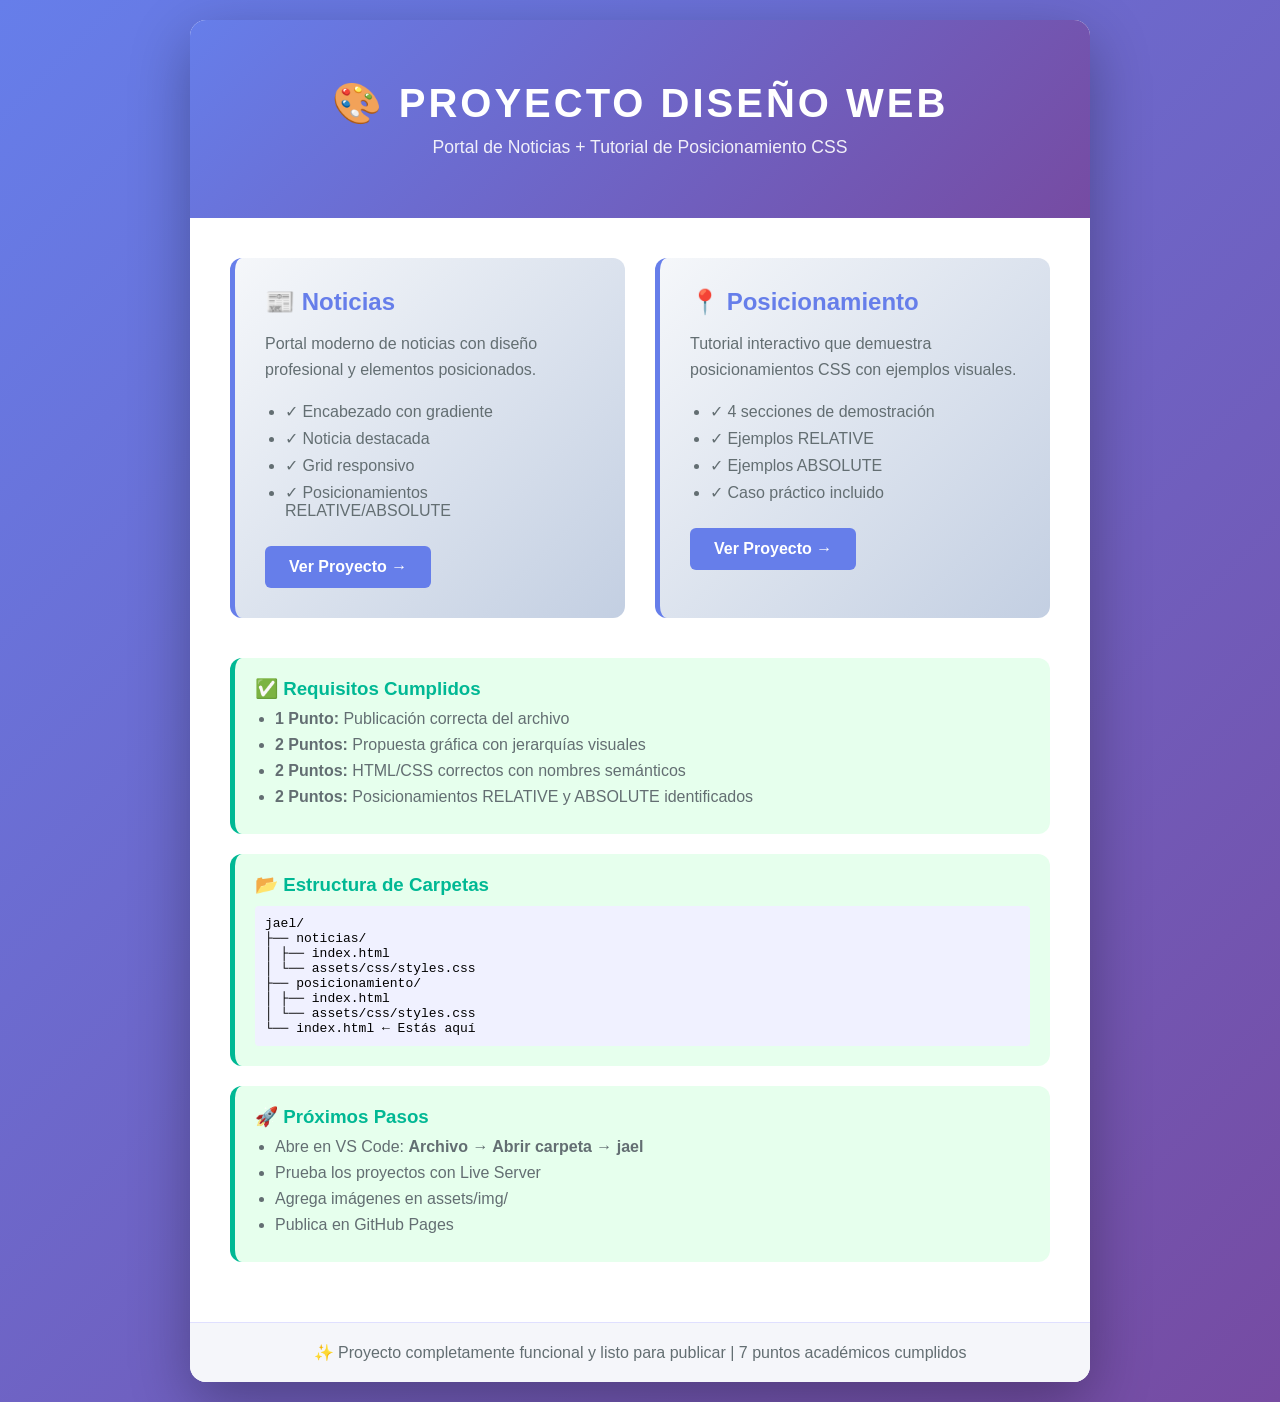
==== index.html @ dacd348a "mover archivos" ====
<!DOCTYPE html>
<html lang="es">
<head>
    <meta charset="UTF-8">
    <meta name="viewport" content="width=device-width, initial-scale=1.0">
    <title>Proyecto de Diseño Web - Índice Maestro</title>
    <style>
        * {
            margin: 0;
            padding: 0;
            box-sizing: border-box;
        }

        body {
            font-family: 'Segoe UI', Tahoma, Geneva, Verdana, sans-serif;
            background: linear-gradient(135deg, #667eea 0%, #764ba2 100%);
            min-height: 100vh;
            display: flex;
            align-items: center;
            justify-content: center;
            padding: 20px;
        }

        .container {
            background: white;
            border-radius: 16px;
            box-shadow: 0 20px 60px rgba(0, 0, 0, 0.3);
            max-width: 900px;
            width: 100%;
            overflow: hidden;
        }

        .header {
            background: linear-gradient(135deg, #667eea 0%, #764ba2 100%);
            color: white;
            padding: 60px 40px;
            text-align: center;
        }

        .header h1 {
            font-size: 2.5rem;
            margin-bottom: 10px;
            text-transform: uppercase;
            letter-spacing: 3px;
        }

        .header p {
            font-size: 1.1rem;
            opacity: 0.9;
        }

        .content {
            padding: 40px;
        }

        .projects-grid {
            display: grid;
            grid-template-columns: repeat(auto-fit, minmax(300px, 1fr));
            gap: 30px;
            margin-bottom: 40px;
        }

        .project-card {
            background: linear-gradient(135deg, #f5f7fa 0%, #c3cfe2 100%);
            border-radius: 12px;
            padding: 30px;
            border-left: 5px solid #667eea;
            transition: all 0.3s ease;
        }

        .project-card:hover {
            transform: translateY(-10px);
            box-shadow: 0 10px 30px rgba(102, 126, 234, 0.2);
        }

        .project-card h2 {
            color: #667eea;
            margin-bottom: 15px;
            font-size: 1.5rem;
        }

        .project-card p {
            color: #636e72;
            margin-bottom: 20px;
            line-height: 1.6;
        }

        .btn {
            display: inline-block;
            padding: 12px 24px;
            background: #667eea;
            color: white;
            text-decoration: none;
            border-radius: 6px;
            font-weight: 600;
            transition: all 0.3s ease;
        }

        .btn:hover {
            background: #764ba2;
            transform: scale(1.05);
        }

        .info-box {
            background: #e6ffed;
            border-radius: 12px;
            padding: 20px;
            margin-bottom: 20px;
            border-left: 5px solid #00b894;
        }

        .info-box h3 {
            color: #00b894;
            margin-bottom: 10px;
        }

        .footer {
            background: #f5f6fa;
            padding: 20px 40px;
            text-align: center;
            color: #636e72;
            border-top: 1px solid #e0e0ff;
        }

        ul {
            margin-left: 20px;
        }

        li {
            margin: 8px 0;
            color: #636e72;
        }

        @media (max-width: 768px) {
            .header h1 {
                font-size: 1.8rem;
            }

            .content {
                padding: 20px;
            }

            .projects-grid {
                gap: 20px;
            }
        }
    </style>
</head>
<body>
    <div class="container">
        <div class="header">
            <h1>🎨 Proyecto Diseño Web</h1>
            <p>Portal de Noticias + Tutorial de Posicionamiento CSS</p>
        </div>

        <div class="content">
            <div class="projects-grid">
                <div class="project-card">
                    <h2>📰 Noticias</h2>
                    <p>Portal moderno de noticias con diseño profesional y elementos posicionados.</p>
                    <ul>
                        <li>✓ Encabezado con gradiente</li>
                        <li>✓ Noticia destacada</li>
                        <li>✓ Grid responsivo</li>
                        <li>✓ Posicionamientos RELATIVE/ABSOLUTE</li>
                    </ul>
                    <br>
                    <a href="noticias/" class="btn">Ver Proyecto →</a>
                </div>

                <div class="project-card">
                    <h2>📍 Posicionamiento</h2>
                    <p>Tutorial interactivo que demuestra posicionamientos CSS con ejemplos visuales.</p>
                    <ul>
                        <li>✓ 4 secciones de demostración</li>
                        <li>✓ Ejemplos RELATIVE</li>
                        <li>✓ Ejemplos ABSOLUTE</li>
                        <li>✓ Caso práctico incluido</li>
                    </ul>
                    <br>
                    <a href="posicionamiento/" class="btn">Ver Proyecto →</a>
                </div>
            </div>

            <div class="info-box">
                <h3>✅ Requisitos Cumplidos</h3>
                <ul style="margin-left: 20px;">
                    <li><strong>1 Punto:</strong> Publicación correcta del archivo</li>
                    <li><strong>2 Puntos:</strong> Propuesta gráfica con jerarquías visuales</li>
                    <li><strong>2 Puntos:</strong> HTML/CSS correctos con nombres semánticos</li>
                    <li><strong>2 Puntos:</strong> Posicionamientos RELATIVE y ABSOLUTE identificados</li>
                </ul>
            </div>

            <div class="info-box">
                <h3>📂 Estructura de Carpetas</h3>
                <p style="font-family: monospace; background: #f0f1ff; padding: 10px; border-radius: 4px;">
jael/<br>
├── noticias/<br>
│   ├── index.html<br>
│   └── assets/css/styles.css<br>
├── posicionamiento/<br>
│   ├── index.html<br>
│   └── assets/css/styles.css<br>
└── index.html ← Estás aquí
                </p>
            </div>

            <div class="info-box">
                <h3>🚀 Próximos Pasos</h3>
                <ul style="margin-left: 20px;">
                    <li>Abre en VS Code: <strong>Archivo → Abrir carpeta → jael</strong></li>
                    <li>Prueba los proyectos con Live Server</li>
                    <li>Agrega imágenes en assets/img/</li>
                    <li>Publica en GitHub Pages</li>
                </ul>
            </div>
        </div>

        <div class="footer">
            <p>✨ Proyecto completamente funcional y listo para publicar | 7 puntos académicos cumplidos</p>
        </div>
    </div>
</body>
</html>
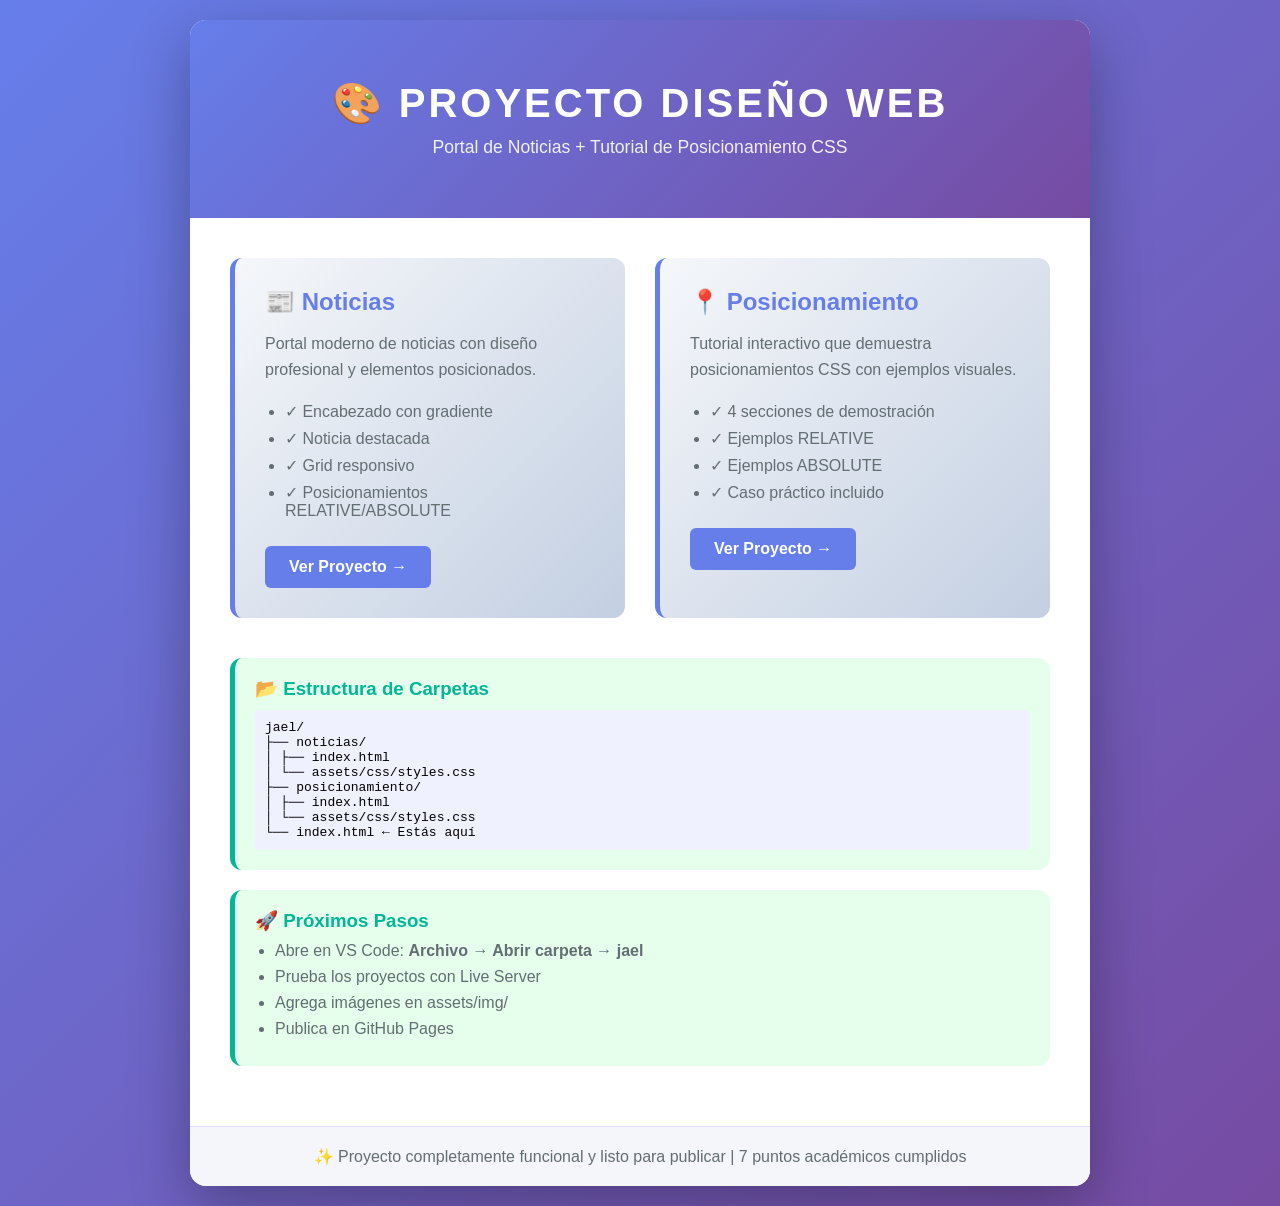
==== commit b2b1ccdd: "cambios" ====
--- a/index.html
+++ b/index.html
@@ -182,15 +182,7 @@
                 </div>
             </div>
 
-            <div class="info-box">
-                <h3>✅ Requisitos Cumplidos</h3>
-                <ul style="margin-left: 20px;">
-                    <li><strong>1 Punto:</strong> Publicación correcta del archivo</li>
-                    <li><strong>2 Puntos:</strong> Propuesta gráfica con jerarquías visuales</li>
-                    <li><strong>2 Puntos:</strong> HTML/CSS correctos con nombres semánticos</li>
-                    <li><strong>2 Puntos:</strong> Posicionamientos RELATIVE y ABSOLUTE identificados</li>
-                </ul>
-            </div>
+            
 
             <div class="info-box">
                 <h3>📂 Estructura de Carpetas</h3>
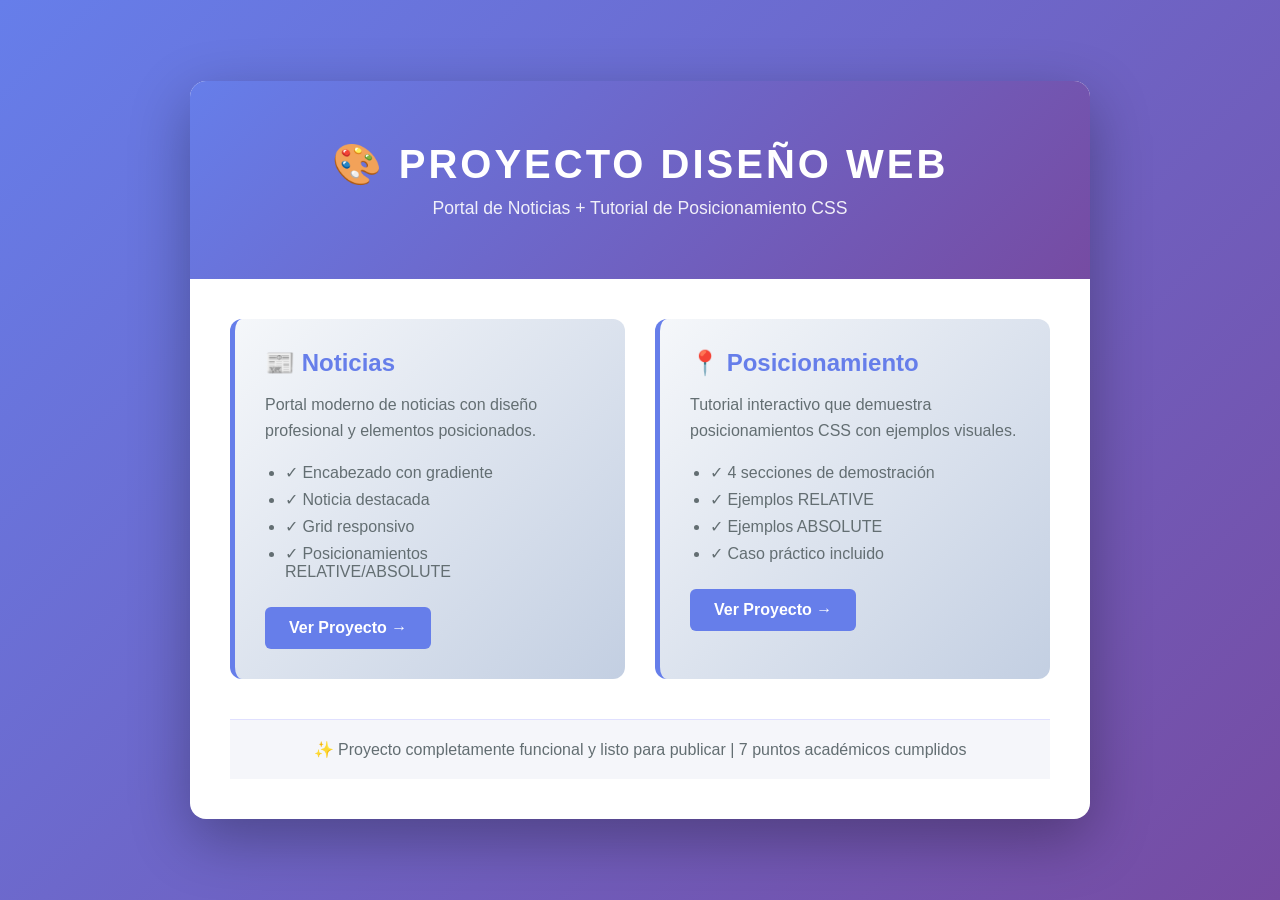
==== commit ebcdb862: "cambios" ====
--- a/index.html
+++ b/index.html
@@ -182,32 +182,9 @@
                 </div>
             </div>
 
+
+
             
-
-            <div class="info-box">
-                <h3>📂 Estructura de Carpetas</h3>
-                <p style="font-family: monospace; background: #f0f1ff; padding: 10px; border-radius: 4px;">
-jael/<br>
-├── noticias/<br>
-│   ├── index.html<br>
-│   └── assets/css/styles.css<br>
-├── posicionamiento/<br>
-│   ├── index.html<br>
-│   └── assets/css/styles.css<br>
-└── index.html ← Estás aquí
-                </p>
-            </div>
-
-            <div class="info-box">
-                <h3>🚀 Próximos Pasos</h3>
-                <ul style="margin-left: 20px;">
-                    <li>Abre en VS Code: <strong>Archivo → Abrir carpeta → jael</strong></li>
-                    <li>Prueba los proyectos con Live Server</li>
-                    <li>Agrega imágenes en assets/img/</li>
-                    <li>Publica en GitHub Pages</li>
-                </ul>
-            </div>
-        </div>
 
         <div class="footer">
             <p>✨ Proyecto completamente funcional y listo para publicar | 7 puntos académicos cumplidos</p>
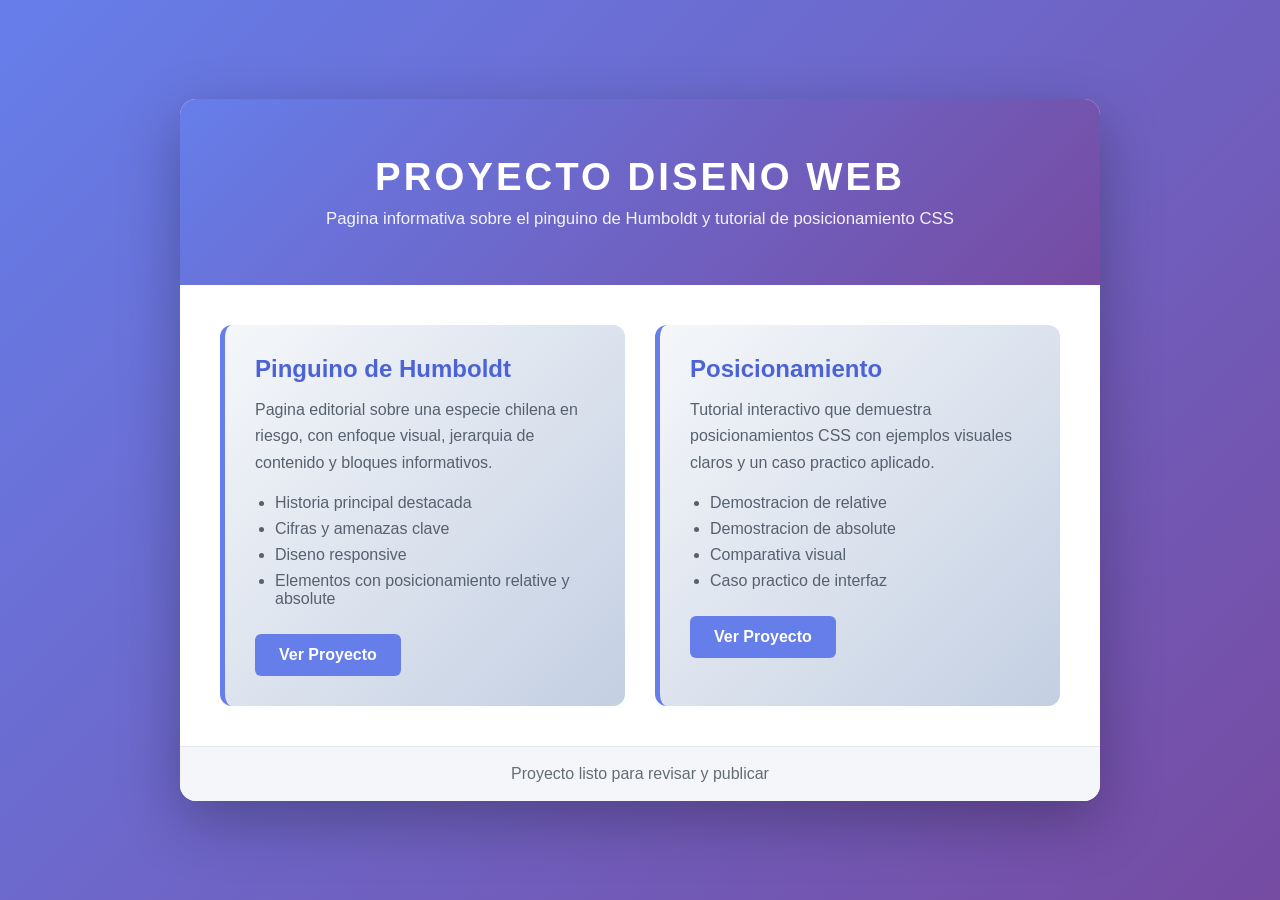
==== commit e18c2627: "cambios" ====
--- a/index.html
+++ b/index.html
@@ -3,7 +3,7 @@
 <head>
     <meta charset="UTF-8">
     <meta name="viewport" content="width=device-width, initial-scale=1.0">
-    <title>Proyecto de Diseño Web - Índice Maestro</title>
+    <title>Proyecto de Diseno Web - Indice Maestro</title>
     <style>
         * {
             margin: 0;
@@ -12,7 +12,7 @@
         }
 
         body {
-            font-family: 'Segoe UI', Tahoma, Geneva, Verdana, sans-serif;
+            font-family: "Segoe UI", Tahoma, Geneva, Verdana, sans-serif;
             background: linear-gradient(135deg, #667eea 0%, #764ba2 100%);
             min-height: 100vh;
             display: flex;
@@ -22,31 +22,31 @@
         }
 
         .container {
-            background: white;
+            background: #ffffff;
             border-radius: 16px;
-            box-shadow: 0 20px 60px rgba(0, 0, 0, 0.3);
-            max-width: 900px;
+            box-shadow: 0 20px 60px rgba(0, 0, 0, 0.28);
+            max-width: 920px;
             width: 100%;
             overflow: hidden;
         }
 
         .header {
             background: linear-gradient(135deg, #667eea 0%, #764ba2 100%);
-            color: white;
-            padding: 60px 40px;
+            color: #ffffff;
+            padding: 56px 40px;
             text-align: center;
         }
 
         .header h1 {
-            font-size: 2.5rem;
+            font-size: 2.4rem;
             margin-bottom: 10px;
             text-transform: uppercase;
             letter-spacing: 3px;
         }
 
         .header p {
-            font-size: 1.1rem;
-            opacity: 0.9;
+            font-size: 1.05rem;
+            opacity: 0.92;
         }
 
         .content {
@@ -57,7 +57,6 @@
             display: grid;
             grid-template-columns: repeat(auto-fit, minmax(300px, 1fr));
             gap: 30px;
-            margin-bottom: 40px;
         }
 
         .project-card {
@@ -65,130 +64,110 @@
             border-radius: 12px;
             padding: 30px;
             border-left: 5px solid #667eea;
-            transition: all 0.3s ease;
+            transition: transform 0.3s ease, box-shadow 0.3s ease;
         }
 
         .project-card:hover {
-            transform: translateY(-10px);
-            box-shadow: 0 10px 30px rgba(102, 126, 234, 0.2);
+            transform: translateY(-8px);
+            box-shadow: 0 12px 28px rgba(102, 126, 234, 0.2);
         }
 
         .project-card h2 {
-            color: #667eea;
-            margin-bottom: 15px;
+            color: #4c63d8;
+            margin-bottom: 14px;
             font-size: 1.5rem;
         }
 
         .project-card p {
-            color: #636e72;
-            margin-bottom: 20px;
-            line-height: 1.6;
+            color: #56616f;
+            margin-bottom: 18px;
+            line-height: 1.65;
+        }
+
+        .project-card ul {
+            margin-left: 20px;
+            color: #56616f;
+        }
+
+        .project-card li {
+            margin: 8px 0;
         }
 
         .btn {
             display: inline-block;
+            margin-top: 18px;
             padding: 12px 24px;
             background: #667eea;
-            color: white;
+            color: #ffffff;
             text-decoration: none;
             border-radius: 6px;
             font-weight: 600;
-            transition: all 0.3s ease;
+            transition: background 0.3s ease, transform 0.3s ease;
         }
 
         .btn:hover {
             background: #764ba2;
-            transform: scale(1.05);
-        }
-
-        .info-box {
-            background: #e6ffed;
-            border-radius: 12px;
-            padding: 20px;
-            margin-bottom: 20px;
-            border-left: 5px solid #00b894;
-        }
-
-        .info-box h3 {
-            color: #00b894;
-            margin-bottom: 10px;
+            transform: scale(1.03);
         }
 
         .footer {
             background: #f5f6fa;
-            padding: 20px 40px;
+            padding: 18px 40px;
             text-align: center;
             color: #636e72;
-            border-top: 1px solid #e0e0ff;
-        }
-
-        ul {
-            margin-left: 20px;
-        }
-
-        li {
-            margin: 8px 0;
-            color: #636e72;
+            border-top: 1px solid #e4e7f5;
         }
 
         @media (max-width: 768px) {
             .header h1 {
-                font-size: 1.8rem;
+                font-size: 1.9rem;
             }
 
+            .header,
             .content {
-                padding: 20px;
-            }
-
-            .projects-grid {
-                gap: 20px;
+                padding: 24px;
             }
         }
     </style>
 </head>
 <body>
     <div class="container">
-        <div class="header">
-            <h1>🎨 Proyecto Diseño Web</h1>
-            <p>Portal de Noticias + Tutorial de Posicionamiento CSS</p>
-        </div>
+        <header class="header">
+            <h1>Proyecto Diseno Web</h1>
+            <p>Pagina informativa sobre el pinguino de Humboldt y tutorial de posicionamiento CSS</p>
+        </header>
 
-        <div class="content">
-            <div class="projects-grid">
-                <div class="project-card">
-                    <h2>📰 Noticias</h2>
-                    <p>Portal moderno de noticias con diseño profesional y elementos posicionados.</p>
+        <main class="content">
+            <section class="projects-grid">
+                <article class="project-card">
+                    <h2>Pinguino de Humboldt</h2>
+                    <p>Pagina editorial sobre una especie chilena en riesgo, con enfoque visual, jerarquia de contenido y bloques informativos.</p>
                     <ul>
-                        <li>✓ Encabezado con gradiente</li>
-                        <li>✓ Noticia destacada</li>
-                        <li>✓ Grid responsivo</li>
-                        <li>✓ Posicionamientos RELATIVE/ABSOLUTE</li>
+                        <li>Historia principal destacada</li>
+                        <li>Cifras y amenazas clave</li>
+                        <li>Diseno responsive</li>
+                        <li>Elementos con posicionamiento relative y absolute</li>
                     </ul>
-                    <br>
-                    <a href="noticias/" class="btn">Ver Proyecto →</a>
-                </div>
+                    <a href="noticias/" class="btn">Ver Proyecto</a>
+                </article>
 
-                <div class="project-card">
-                    <h2>📍 Posicionamiento</h2>
-                    <p>Tutorial interactivo que demuestra posicionamientos CSS con ejemplos visuales.</p>
+                <article class="project-card">
+                    <h2>Posicionamiento</h2>
+                    <p>Tutorial interactivo que demuestra posicionamientos CSS con ejemplos visuales claros y un caso practico aplicado.</p>
                     <ul>
-                        <li>✓ 4 secciones de demostración</li>
-                        <li>✓ Ejemplos RELATIVE</li>
-                        <li>✓ Ejemplos ABSOLUTE</li>
-                        <li>✓ Caso práctico incluido</li>
+                        <li>Demostracion de relative</li>
+                        <li>Demostracion de absolute</li>
+                        <li>Comparativa visual</li>
+                        <li>Caso practico de interfaz</li>
                     </ul>
-                    <br>
-                    <a href="posicionamiento/" class="btn">Ver Proyecto →</a>
-                </div>
-            </div>
+                    <a href="posicionamiento/" class="btn">Ver Proyecto</a>
+                </article>
+            </section>
+        </main>
 
-
-
-            
-
-        <div class="footer">
-            <p>✨ Proyecto completamente funcional y listo para publicar | 7 puntos académicos cumplidos</p>
-        </div>
+        <footer class="footer">
+            <p>Proyecto listo para revisar y publicar</p>
+        </footer>
     </div>
 </body>
-</html>+</html>
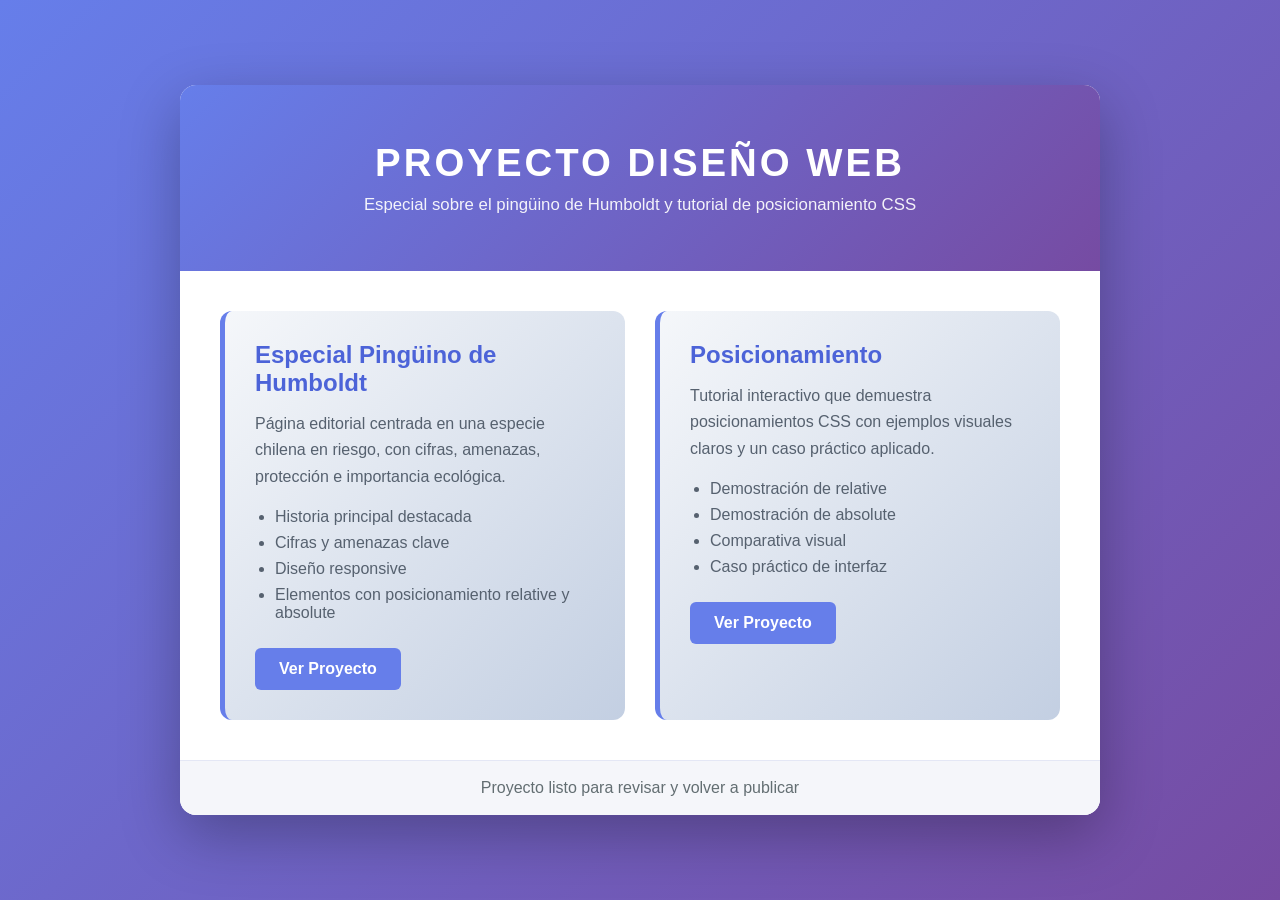
==== commit a7d63b8c: "cambios ultimos" ====
--- a/index.html
+++ b/index.html
@@ -3,7 +3,7 @@
 <head>
     <meta charset="UTF-8">
     <meta name="viewport" content="width=device-width, initial-scale=1.0">
-    <title>Proyecto de Diseno Web - Indice Maestro</title>
+    <title>Proyecto de Diseño Web - Índice Maestro</title>
     <style>
         * {
             margin: 0;
@@ -133,19 +133,19 @@
 <body>
     <div class="container">
         <header class="header">
-            <h1>Proyecto Diseno Web</h1>
-            <p>Pagina informativa sobre el pinguino de Humboldt y tutorial de posicionamiento CSS</p>
+            <h1>Proyecto Diseño Web</h1>
+            <p>Especial sobre el pingüino de Humboldt y tutorial de posicionamiento CSS</p>
         </header>
 
         <main class="content">
             <section class="projects-grid">
                 <article class="project-card">
-                    <h2>Pinguino de Humboldt</h2>
-                    <p>Pagina editorial sobre una especie chilena en riesgo, con enfoque visual, jerarquia de contenido y bloques informativos.</p>
+                    <h2>Especial Pingüino de Humboldt</h2>
+                    <p>Página editorial centrada en una especie chilena en riesgo, con cifras, amenazas, protección e importancia ecológica.</p>
                     <ul>
                         <li>Historia principal destacada</li>
                         <li>Cifras y amenazas clave</li>
-                        <li>Diseno responsive</li>
+                        <li>Diseño responsive</li>
                         <li>Elementos con posicionamiento relative y absolute</li>
                     </ul>
                     <a href="noticias/" class="btn">Ver Proyecto</a>
@@ -153,12 +153,12 @@
 
                 <article class="project-card">
                     <h2>Posicionamiento</h2>
-                    <p>Tutorial interactivo que demuestra posicionamientos CSS con ejemplos visuales claros y un caso practico aplicado.</p>
+                    <p>Tutorial interactivo que demuestra posicionamientos CSS con ejemplos visuales claros y un caso práctico aplicado.</p>
                     <ul>
-                        <li>Demostracion de relative</li>
-                        <li>Demostracion de absolute</li>
+                        <li>Demostración de relative</li>
+                        <li>Demostración de absolute</li>
                         <li>Comparativa visual</li>
-                        <li>Caso practico de interfaz</li>
+                        <li>Caso práctico de interfaz</li>
                     </ul>
                     <a href="posicionamiento/" class="btn">Ver Proyecto</a>
                 </article>
@@ -166,7 +166,7 @@
         </main>
 
         <footer class="footer">
-            <p>Proyecto listo para revisar y publicar</p>
+            <p>Proyecto listo para revisar y volver a publicar</p>
         </footer>
     </div>
 </body>
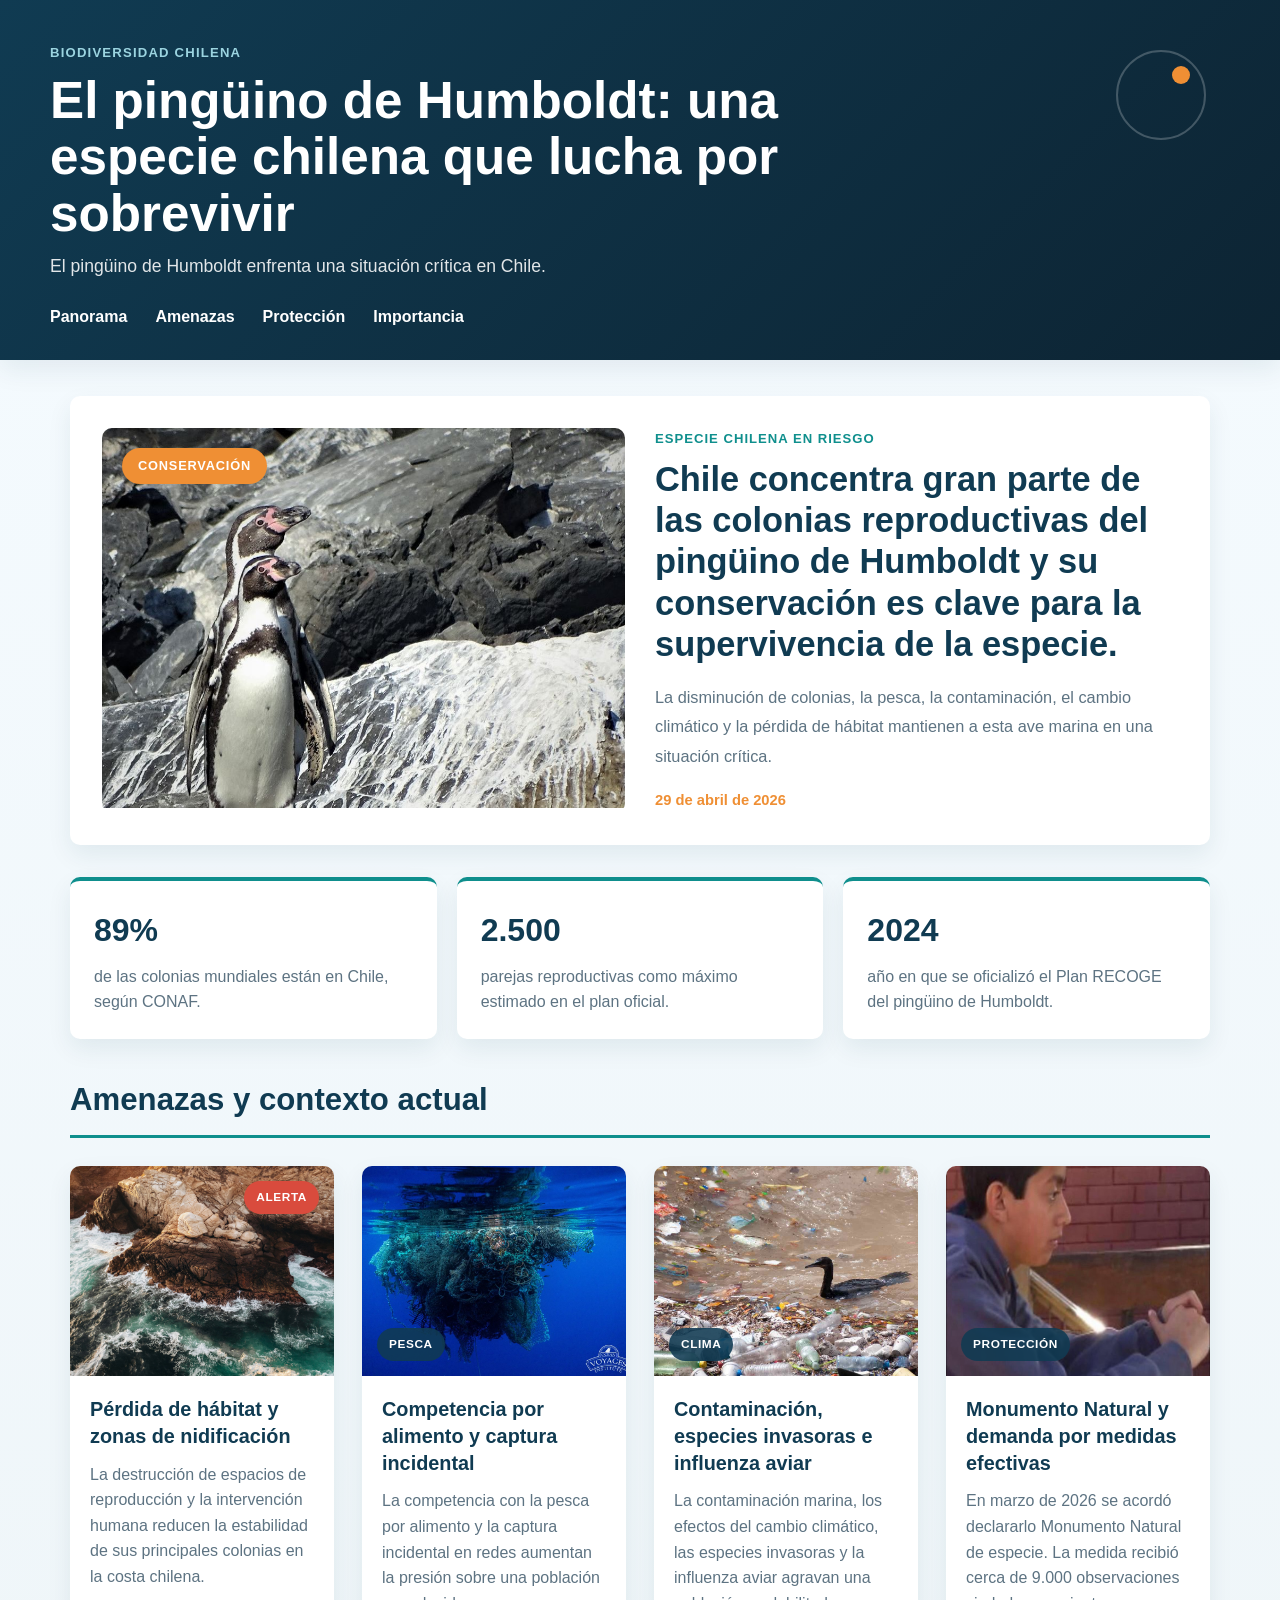
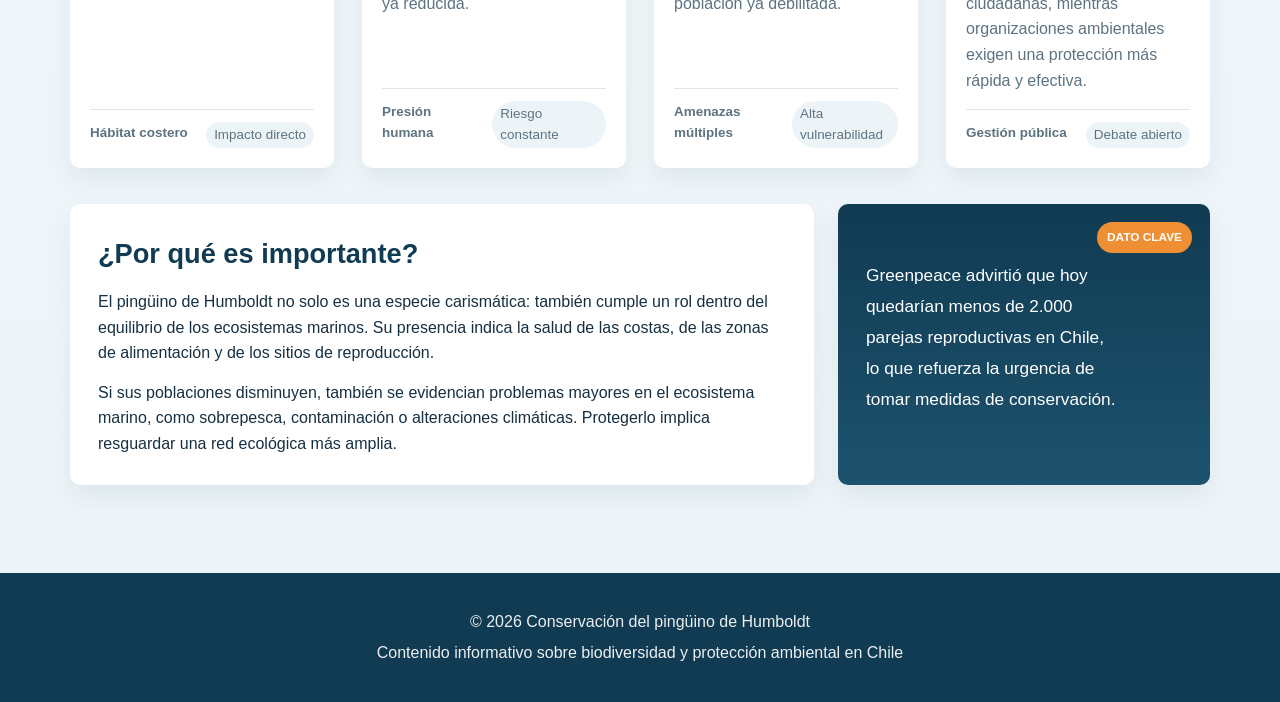
==== commit 755144ab: "cambios" ====
--- a/index.html
+++ b/index.html
@@ -3,171 +3,141 @@
 <head>
     <meta charset="UTF-8">
     <meta name="viewport" content="width=device-width, initial-scale=1.0">
-    <title>Proyecto de Diseño Web - Índice Maestro</title>
-    <style>
-        * {
-            margin: 0;
-            padding: 0;
-            box-sizing: border-box;
-        }
-
-        body {
-            font-family: "Segoe UI", Tahoma, Geneva, Verdana, sans-serif;
-            background: linear-gradient(135deg, #667eea 0%, #764ba2 100%);
-            min-height: 100vh;
-            display: flex;
-            align-items: center;
-            justify-content: center;
-            padding: 20px;
-        }
-
-        .container {
-            background: #ffffff;
-            border-radius: 16px;
-            box-shadow: 0 20px 60px rgba(0, 0, 0, 0.28);
-            max-width: 920px;
-            width: 100%;
-            overflow: hidden;
-        }
-
-        .header {
-            background: linear-gradient(135deg, #667eea 0%, #764ba2 100%);
-            color: #ffffff;
-            padding: 56px 40px;
-            text-align: center;
-        }
-
-        .header h1 {
-            font-size: 2.4rem;
-            margin-bottom: 10px;
-            text-transform: uppercase;
-            letter-spacing: 3px;
-        }
-
-        .header p {
-            font-size: 1.05rem;
-            opacity: 0.92;
-        }
-
-        .content {
-            padding: 40px;
-        }
-
-        .projects-grid {
-            display: grid;
-            grid-template-columns: repeat(auto-fit, minmax(300px, 1fr));
-            gap: 30px;
-        }
-
-        .project-card {
-            background: linear-gradient(135deg, #f5f7fa 0%, #c3cfe2 100%);
-            border-radius: 12px;
-            padding: 30px;
-            border-left: 5px solid #667eea;
-            transition: transform 0.3s ease, box-shadow 0.3s ease;
-        }
-
-        .project-card:hover {
-            transform: translateY(-8px);
-            box-shadow: 0 12px 28px rgba(102, 126, 234, 0.2);
-        }
-
-        .project-card h2 {
-            color: #4c63d8;
-            margin-bottom: 14px;
-            font-size: 1.5rem;
-        }
-
-        .project-card p {
-            color: #56616f;
-            margin-bottom: 18px;
-            line-height: 1.65;
-        }
-
-        .project-card ul {
-            margin-left: 20px;
-            color: #56616f;
-        }
-
-        .project-card li {
-            margin: 8px 0;
-        }
-
-        .btn {
-            display: inline-block;
-            margin-top: 18px;
-            padding: 12px 24px;
-            background: #667eea;
-            color: #ffffff;
-            text-decoration: none;
-            border-radius: 6px;
-            font-weight: 600;
-            transition: background 0.3s ease, transform 0.3s ease;
-        }
-
-        .btn:hover {
-            background: #764ba2;
-            transform: scale(1.03);
-        }
-
-        .footer {
-            background: #f5f6fa;
-            padding: 18px 40px;
-            text-align: center;
-            color: #636e72;
-            border-top: 1px solid #e4e7f5;
-        }
-
-        @media (max-width: 768px) {
-            .header h1 {
-                font-size: 1.9rem;
-            }
-
-            .header,
-            .content {
-                padding: 24px;
-            }
-        }
-    </style>
+    <title>El pingüino de Humboldt - Especie chilena en riesgo</title>
+    <link rel="stylesheet" href="noticias/assets/css/styles.css">
 </head>
 <body>
-    <div class="container">
-        <header class="header">
-            <h1>Proyecto Diseño Web</h1>
-            <p>Especial sobre el pingüino de Humboldt y tutorial de posicionamiento CSS</p>
-        </header>
+    <header class="main-header">
+        <div class="header-container">
+            <p class="eyebrow">Biodiversidad chilena</p>
+            <h1 class="site-title">El pingüino de Humboldt: una especie chilena que lucha por sobrevivir</h1>
+            <p class="tagline">El pingüino de Humboldt enfrenta una situación crítica en Chile.</p>
+            <span class="header-accent" aria-hidden="true"></span>
+        </div>
+        <nav class="main-nav" aria-label="Secciones principales">
+            <ul class="nav-list">
+                <li><a href="#panorama" class="nav-link">Panorama</a></li>
+                <li><a href="#amenazas" class="nav-link">Amenazas</a></li>
+                <li><a href="#proteccion" class="nav-link">Protección</a></li>
+                <li><a href="#importancia" class="nav-link">Importancia</a></li>
+            </ul>
+        </nav>
+    </header>
 
-        <main class="content">
-            <section class="projects-grid">
-                <article class="project-card">
-                    <h2>Especial Pingüino de Humboldt</h2>
-                    <p>Página editorial centrada en una especie chilena en riesgo, con cifras, amenazas, protección e importancia ecológica.</p>
-                    <ul>
-                        <li>Historia principal destacada</li>
-                        <li>Cifras y amenazas clave</li>
-                        <li>Diseño responsive</li>
-                        <li>Elementos con posicionamiento relative y absolute</li>
-                    </ul>
-                    <a href="noticias/" class="btn">Ver Proyecto</a>
-                </article>
+    <main class="main-content">
+        <section class="featured-story" id="panorama">
+            <article class="featured-article">
+                <div class="featured-image-container">
+                    <img src="noticias/assets/img/featured.jpg" alt="Pingüino de Humboldt sobre rocas costeras">
+                    <span class="category-badge">Conservación</span>
+                </div>
+                <div class="featured-content">
+                    <p class="story-kicker">Especie chilena en riesgo</p>
+                    <h2 class="featured-title">Chile concentra gran parte de las colonias reproductivas del pingüino de Humboldt y su conservación es clave para la supervivencia de la especie.</h2>
+                    <p class="featured-excerpt">La disminución de colonias, la pesca, la contaminación, el cambio climático y la pérdida de hábitat mantienen a esta ave marina en una situación crítica.</p>
+                    <time class="publish-date" datetime="2026-04-29">29 de abril de 2026</time>
+                </div>
+            </article>
+        </section>
 
-                <article class="project-card">
-                    <h2>Posicionamiento</h2>
-                    <p>Tutorial interactivo que demuestra posicionamientos CSS con ejemplos visuales claros y un caso práctico aplicado.</p>
-                    <ul>
-                        <li>Demostración de relative</li>
-                        <li>Demostración de absolute</li>
-                        <li>Comparativa visual</li>
-                        <li>Caso práctico de interfaz</li>
-                    </ul>
-                    <a href="posicionamiento/" class="btn">Ver Proyecto</a>
-                </article>
-            </section>
-        </main>
+        <section class="stats-strip" aria-label="Cifras clave">
+            <article class="stat-card">
+                <span class="stat-value">89%</span>
+                <p class="stat-label">de las colonias mundiales están en Chile, según CONAF.</p>
+            </article>
+            <article class="stat-card">
+                <span class="stat-value">2.500</span>
+                <p class="stat-label">parejas reproductivas como máximo estimado en el plan oficial.</p>
+            </article>
+            <article class="stat-card">
+                <span class="stat-value">2024</span>
+                <p class="stat-label">año en que se oficializó el Plan RECOGE del pingüino de Humboldt.</p>
+            </article>
+        </section>
 
-        <footer class="footer">
-            <p>Proyecto listo para revisar y volver a publicar</p>
-        </footer>
-    </div>
+        <section class="news-grid" id="amenazas">
+            <h2 class="section-title">Amenazas y contexto actual</h2>
+
+            <article class="news-card">
+                <div class="card-image-container">
+                    <img src="noticias/assets/img/news1.jpg" alt="Costa rocosa afectada por actividad humana">
+                    <span class="breaking-badge">Alerta</span>
+                </div>
+                <div class="card-content">
+                    <h3 class="card-title">Pérdida de hábitat y zonas de nidificación</h3>
+                    <p class="card-excerpt">La destrucción de espacios de reproducción y la intervención humana reducen la estabilidad de sus principales colonias en la costa chilena.</p>
+                    <footer class="card-meta">
+                        <span class="author-info">Hábitat costero</span>
+                        <span class="read-time">Impacto directo</span>
+                    </footer>
+                </div>
+            </article>
+
+            <article class="news-card">
+                <div class="card-image-container">
+                    <img src="noticias/assets/img/news2.jpg" alt="Redes de pesca en el mar">
+                    <span class="category-label">Pesca</span>
+                </div>
+                <div class="card-content">
+                    <h3 class="card-title">Competencia por alimento y captura incidental</h3>
+                    <p class="card-excerpt">La competencia con la pesca por alimento y la captura incidental en redes aumentan la presión sobre una población ya reducida.</p>
+                    <footer class="card-meta">
+                        <span class="author-info">Presión humana</span>
+                        <span class="read-time">Riesgo constante</span>
+                    </footer>
+                </div>
+            </article>
+
+            <article class="news-card">
+                <div class="card-image-container">
+                    <img src="noticias/assets/img/news3.jpg" alt="Mar con residuos y aves costeras">
+                    <span class="category-label">Clima</span>
+                </div>
+                <div class="card-content">
+                    <h3 class="card-title">Contaminación, especies invasoras e influenza aviar</h3>
+                    <p class="card-excerpt">La contaminación marina, los efectos del cambio climático, las especies invasoras y la influenza aviar agravan una población ya debilitada.</p>
+                    <footer class="card-meta">
+                        <span class="author-info">Amenazas múltiples</span>
+                        <span class="read-time">Alta vulnerabilidad</span>
+                    </footer>
+                </div>
+            </article>
+
+            <article class="news-card" id="proteccion">
+                <div class="card-image-container">
+                    <img src="noticias/assets/img/news4.jpg" alt="Zona natural protegida del litoral chileno">
+                    <span class="category-label">Protección</span>
+                </div>
+                <div class="card-content">
+                    <h3 class="card-title">Monumento Natural y demanda por medidas efectivas</h3>
+                    <p class="card-excerpt">En marzo de 2026 se acordó declararlo Monumento Natural de especie. La medida recibió cerca de 9.000 observaciones ciudadanas, mientras organizaciones ambientales exigen una protección más rápida y efectiva.</p>
+                    <footer class="card-meta">
+                        <span class="author-info">Gestión pública</span>
+                        <span class="read-time">Debate abierto</span>
+                    </footer>
+                </div>
+            </article>
+        </section>
+
+        <section class="analysis-section" id="importancia">
+            <div class="analysis-card">
+                <h2 class="analysis-title">¿Por qué es importante?</h2>
+                <p>El pingüino de Humboldt no solo es una especie carismática: también cumple un rol dentro del equilibrio de los ecosistemas marinos. Su presencia indica la salud de las costas, de las zonas de alimentación y de los sitios de reproducción.</p>
+                <p>Si sus poblaciones disminuyen, también se evidencian problemas mayores en el ecosistema marino, como sobrepesca, contaminación o alteraciones climáticas. Protegerlo implica resguardar una red ecológica más amplia.</p>
+            </div>
+
+            <aside class="analysis-card emphasis-card">
+                <span class="emphasis-label">Dato clave</span>
+                <p class="emphasis-text">Greenpeace advirtió que hoy quedarían menos de 2.000 parejas reproductivas en Chile, lo que refuerza la urgencia de tomar medidas de conservación.</p>
+            </aside>
+        </section>
+    </main>
+
+    <footer class="main-footer">
+        <div class="footer-content">
+            <p>&copy; 2026 Conservación del pingüino de Humboldt</p>
+            <p>Contenido informativo sobre biodiversidad y protección ambiental en Chile</p>
+        </div>
+    </footer>
 </body>
 </html>
--- a/noticias/assets/css/styles.css
+++ b/noticias/assets/css/styles.css
@@ -0,0 +1,508 @@
+/* =====================================================
+   ESTILOS GENERALES
+   ===================================================== */
+
+:root {
+    --primary-color: #103b52;
+    --secondary-color: #0f8f8d;
+    --accent-color: #ef8f34;
+    --background-light: #edf4f7;
+    --background-dark: #0d2433;
+    --surface-color: #ffffff;
+    --text-primary: #163042;
+    --text-light: #5d7382;
+    --text-white: #ffffff;
+    --border-radius: 10px;
+    --box-shadow: 0 10px 25px rgba(16, 59, 82, 0.08);
+    --transition: all 0.3s ease;
+}
+
+* {
+    margin: 0;
+    padding: 0;
+    box-sizing: border-box;
+}
+
+html {
+    scroll-behavior: smooth;
+}
+
+body {
+    font-family: "Segoe UI", Tahoma, Geneva, Verdana, sans-serif;
+    font-size: 16px;
+    line-height: 1.6;
+    color: var(--text-primary);
+    background: linear-gradient(180deg, #f5fbff 0%, var(--background-light) 100%);
+}
+
+img {
+    display: block;
+}
+
+/* =====================================================
+   ENCABEZADO
+   ===================================================== */
+
+.main-header {
+    background: linear-gradient(135deg, var(--primary-color) 0%, var(--background-dark) 100%);
+    color: var(--text-white);
+    padding: 42px 20px 30px;
+    box-shadow: var(--box-shadow);
+    margin-bottom: 36px;
+}
+
+.header-container {
+    max-width: 1180px;
+    margin: 0 auto 24px;
+    position: relative;
+}
+
+.eyebrow {
+    font-size: 0.82rem;
+    font-weight: 700;
+    letter-spacing: 1.2px;
+    text-transform: uppercase;
+    color: #9bd4e0;
+    margin-bottom: 10px;
+}
+
+.site-title {
+    font-size: 3.2rem;
+    font-weight: 800;
+    line-height: 1.1;
+    max-width: 780px;
+    margin-bottom: 10px;
+}
+
+.tagline {
+    font-size: 1.1rem;
+    color: rgba(255, 255, 255, 0.88);
+    max-width: 640px;
+}
+
+.header-accent {
+    position: absolute;
+    top: 8px;
+    right: 24px;
+    width: 90px;
+    height: 90px;
+    border: 2px solid rgba(255, 255, 255, 0.22);
+    border-radius: 50%;
+}
+
+.header-accent::before {
+    content: "";
+    position: absolute;
+    width: 18px;
+    height: 18px;
+    top: 14px;
+    right: 14px;
+    border-radius: 50%;
+    background: var(--accent-color);
+}
+
+.main-nav {
+    max-width: 1180px;
+    margin: 0 auto;
+}
+
+.nav-list {
+    list-style: none;
+    display: flex;
+    gap: 28px;
+    flex-wrap: wrap;
+}
+
+.nav-link {
+    color: var(--text-white);
+    text-decoration: none;
+    font-weight: 600;
+    padding-bottom: 4px;
+    border-bottom: 2px solid transparent;
+    transition: var(--transition);
+}
+
+.nav-link:hover {
+    color: #9bd4e0;
+    border-bottom-color: #9bd4e0;
+}
+
+/* =====================================================
+   CONTENIDO PRINCIPAL
+   ===================================================== */
+
+.main-content {
+    max-width: 1180px;
+    margin: 0 auto;
+    padding: 0 20px 48px;
+}
+
+.featured-story {
+    position: relative;
+    margin-bottom: 32px;
+    background: var(--surface-color);
+    border-radius: var(--border-radius);
+    overflow: hidden;
+    box-shadow: var(--box-shadow);
+}
+
+.featured-article {
+    display: flex;
+    flex-wrap: wrap;
+    gap: 30px;
+    padding: 32px;
+}
+
+.featured-image-container {
+    position: relative;
+    flex: 1;
+    min-width: 300px;
+    border-radius: var(--border-radius);
+    overflow: hidden;
+}
+
+.featured-image-container img {
+    width: 100%;
+    height: 380px;
+    object-fit: cover;
+    transition: var(--transition);
+}
+
+.featured-image-container:hover img {
+    transform: scale(1.04);
+}
+
+.category-badge {
+    position: absolute;
+    top: 20px;
+    left: 20px;
+    background: var(--accent-color);
+    color: var(--text-white);
+    padding: 8px 16px;
+    border-radius: 999px;
+    font-size: 0.8rem;
+    font-weight: 700;
+    text-transform: uppercase;
+    letter-spacing: 0.8px;
+}
+
+.featured-content {
+    flex: 1;
+    min-width: 300px;
+    display: flex;
+    flex-direction: column;
+    justify-content: center;
+}
+
+.story-kicker {
+    color: var(--secondary-color);
+    text-transform: uppercase;
+    font-size: 0.82rem;
+    font-weight: 700;
+    letter-spacing: 1px;
+    margin-bottom: 10px;
+}
+
+.featured-title {
+    font-size: 2.15rem;
+    line-height: 1.2;
+    margin-bottom: 18px;
+    color: var(--primary-color);
+}
+
+.featured-excerpt {
+    font-size: 1.02rem;
+    line-height: 1.8;
+    color: var(--text-light);
+    margin-bottom: 18px;
+}
+
+.publish-date {
+    color: var(--accent-color);
+    font-weight: 700;
+    font-size: 0.92rem;
+}
+
+/* =====================================================
+   CIFRAS
+   ===================================================== */
+
+.stats-strip {
+    display: grid;
+    grid-template-columns: repeat(3, minmax(0, 1fr));
+    gap: 20px;
+    margin-bottom: 36px;
+}
+
+.stat-card {
+    background: var(--surface-color);
+    border-radius: var(--border-radius);
+    padding: 24px;
+    box-shadow: var(--box-shadow);
+    border-top: 4px solid var(--secondary-color);
+}
+
+.stat-value {
+    display: block;
+    font-size: 2rem;
+    font-weight: 800;
+    color: var(--primary-color);
+    margin-bottom: 8px;
+}
+
+.stat-label {
+    color: var(--text-light);
+}
+
+/* =====================================================
+   TARJETAS
+   ===================================================== */
+
+.news-grid {
+    display: grid;
+    grid-template-columns: repeat(auto-fit, minmax(260px, 1fr));
+    gap: 28px;
+    margin-bottom: 36px;
+}
+
+.section-title {
+    grid-column: 1 / -1;
+    font-size: 1.95rem;
+    color: var(--primary-color);
+    border-bottom: 3px solid var(--secondary-color);
+    padding-bottom: 10px;
+}
+
+.news-card {
+    background: var(--surface-color);
+    border-radius: var(--border-radius);
+    overflow: hidden;
+    box-shadow: var(--box-shadow);
+    transition: var(--transition);
+    display: flex;
+    flex-direction: column;
+}
+
+.news-card:hover {
+    transform: translateY(-6px);
+}
+
+.card-image-container {
+    position: relative;
+    width: 100%;
+    height: 210px;
+    overflow: hidden;
+}
+
+.card-image-container img {
+    width: 100%;
+    height: 100%;
+    object-fit: cover;
+    transition: var(--transition);
+}
+
+.news-card:hover .card-image-container img {
+    transform: scale(1.06);
+}
+
+.breaking-badge,
+.category-label {
+    position: absolute;
+    z-index: 2;
+    padding: 7px 12px;
+    border-radius: 999px;
+    font-size: 0.74rem;
+    font-weight: 700;
+    text-transform: uppercase;
+    letter-spacing: 0.6px;
+    color: var(--text-white);
+}
+
+.breaking-badge {
+    top: 15px;
+    right: 15px;
+    background: #d94b3d;
+}
+
+.category-label {
+    bottom: 15px;
+    left: 15px;
+    background: rgba(16, 59, 82, 0.88);
+}
+
+.card-content {
+    padding: 20px;
+    display: flex;
+    flex-direction: column;
+    flex-grow: 1;
+}
+
+.card-title {
+    font-size: 1.24rem;
+    line-height: 1.35;
+    margin-bottom: 12px;
+    color: var(--primary-color);
+}
+
+.card-excerpt {
+    color: var(--text-light);
+    margin-bottom: 16px;
+    flex-grow: 1;
+}
+
+.card-meta {
+    display: flex;
+    justify-content: space-between;
+    gap: 12px;
+    font-size: 0.84rem;
+    color: var(--text-light);
+    border-top: 1px solid #dde8ed;
+    padding-top: 12px;
+}
+
+.author-info {
+    font-weight: 600;
+}
+
+.read-time {
+    background: #edf4f7;
+    padding: 2px 8px;
+    border-radius: 999px;
+}
+
+/* =====================================================
+   CIERRE ANALITICO
+   ===================================================== */
+
+.analysis-section {
+    display: grid;
+    grid-template-columns: minmax(0, 2fr) minmax(280px, 1fr);
+    gap: 24px;
+}
+
+.analysis-card {
+    background: var(--surface-color);
+    border-radius: var(--border-radius);
+    padding: 28px;
+    box-shadow: var(--box-shadow);
+}
+
+.analysis-title {
+    font-size: 1.7rem;
+    color: var(--primary-color);
+    margin-bottom: 14px;
+}
+
+.analysis-card p + p {
+    margin-top: 14px;
+}
+
+.emphasis-card {
+    position: relative;
+    background: linear-gradient(180deg, #103b52 0%, #1d526e 100%);
+    color: var(--text-white);
+    overflow: hidden;
+}
+
+.emphasis-label {
+    position: absolute;
+    top: 18px;
+    right: 18px;
+    background: var(--accent-color);
+    color: var(--text-white);
+    padding: 6px 10px;
+    border-radius: 999px;
+    font-size: 0.74rem;
+    font-weight: 700;
+    text-transform: uppercase;
+}
+
+.emphasis-text {
+    font-size: 1.08rem;
+    line-height: 1.8;
+    max-width: 26ch;
+    padding-top: 28px;
+}
+
+/* =====================================================
+   PIE DE PAGINA
+   ===================================================== */
+
+.main-footer {
+    background: var(--primary-color);
+    color: var(--text-white);
+    padding: 30px 20px;
+    text-align: center;
+    margin-top: 40px;
+}
+
+.footer-content p {
+    margin: 6px 0;
+    opacity: 0.92;
+}
+
+/* =====================================================
+   RESPONSIVE
+   ===================================================== */
+
+@media (max-width: 900px) {
+    .stats-strip,
+    .analysis-section {
+        grid-template-columns: 1fr;
+    }
+}
+
+@media (max-width: 768px) {
+    .site-title {
+        font-size: 2.4rem;
+    }
+
+    .featured-article {
+        padding: 20px;
+        flex-direction: column;
+    }
+
+    .featured-title {
+        font-size: 1.65rem;
+    }
+
+    .nav-list {
+        gap: 14px;
+    }
+}
+
+@media (max-width: 480px) {
+    .main-header {
+        padding: 32px 16px 24px;
+    }
+
+    .main-content {
+        padding: 0 16px 36px;
+    }
+
+    .site-title {
+        font-size: 1.95rem;
+    }
+
+    .tagline {
+        font-size: 1rem;
+    }
+
+    .header-accent {
+        width: 64px;
+        height: 64px;
+        right: 6px;
+    }
+
+    .featured-image-container img {
+        height: 250px;
+    }
+
+    .section-title {
+        font-size: 1.55rem;
+    }
+
+    .card-meta {
+        flex-direction: column;
+    }
+}
